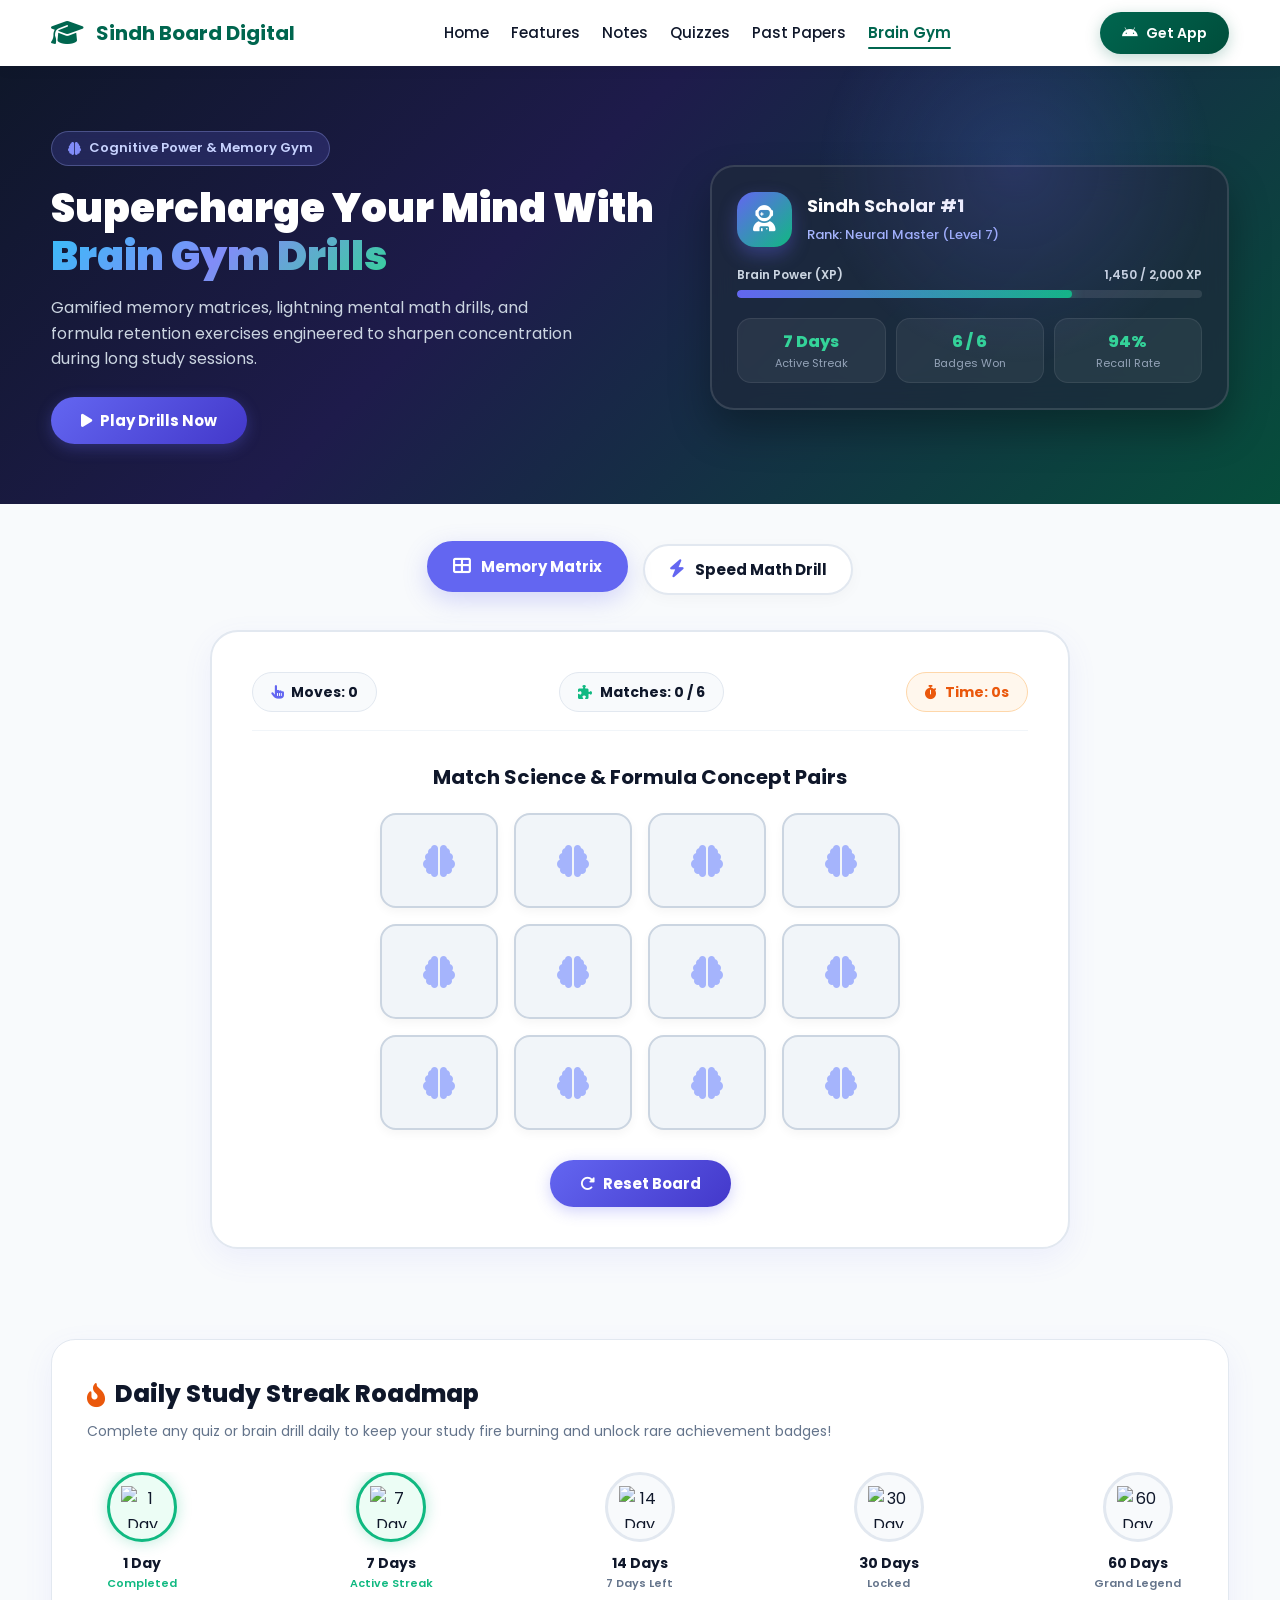
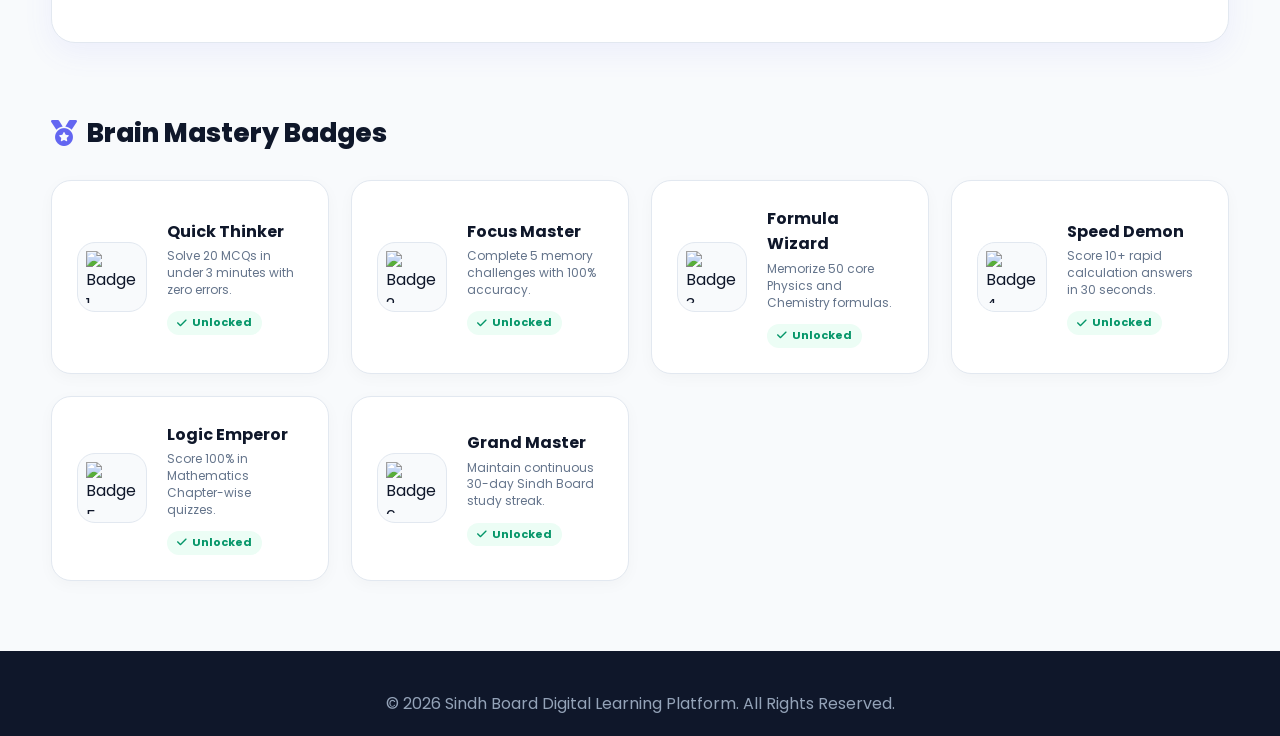
==== brain_gym.html @ 43ce09c0 "add new files" ====
<!DOCTYPE html>
<html lang="en">

<head>
    <meta charset="UTF-8">
    <meta name="viewport" content="width=device-width, initial-scale=1.0">
    <title>Brain Gym & Memory Arena - Sindh Board Digital Learning</title>
    <link href="https://fonts.googleapis.com/css2?family=Poppins:wght@300;400;500;600;700;800;900&display=swap"
        rel="stylesheet">
    <link rel="stylesheet" href="https://cdnjs.cloudflare.com/ajax/libs/font-awesome/6.4.0/css/all.min.css">

    <style>
        * {
            margin: 0;
            padding: 0;
            box-sizing: border-box;
            font-family: 'Poppins', sans-serif;
        }

        :root {
            --primary-color: #00664f;
            --primary-dark: #004d3b;
            --primary-light: #e6f4f0;
            --cyber-purple: #6366f1;
            --cyber-purple-dark: #4338ca;
            --cyber-violet: #8b5cf6;
            --accent-glow: #10b981;
            --accent-gold: #f59e0b;
            --accent-red: #ef4444;
            --text-dark: #0f172a;
            --text-muted: #64748b;
            --bg-light: #f8fafc;
            --white: #ffffff;
            --card-shadow: 0 10px 30px rgba(99, 102, 241, 0.08);
        }

        html {
            scroll-behavior: smooth;
        }

        body {
            background-color: var(--bg-light);
            color: var(--text-dark);
            line-height: 1.6;
            overflow-x: hidden;
        }

        a {
            text-decoration: none;
            color: inherit;
        }

        .container {
            width: 92%;
            max-width: 1200px;
            margin: auto;
        }

        /* 1. Navigation Bar */
        .navbar {
            background: rgba(255, 255, 255, 0.95);
            backdrop-filter: blur(12px);
            box-shadow: 0 2px 15px rgba(0, 0, 0, 0.05);
            position: sticky;
            top: 0;
            z-index: 100;
            transition: all 0.3s ease;
        }

        .navbar .container {
            display: flex;
            justify-content: space-between;
            align-items: center;
            padding: 12px 0;
        }

        .logo {
            display: flex;
            align-items: center;
            gap: 12px;
            font-size: 20px;
            font-weight: 700;
            color: var(--primary-color);
        }

        .logo i {
            font-size: 26px;
        }

        .nav-links {
            display: flex;
            list-style: none;
            gap: 22px;
        }

        .nav-links a {
            color: var(--text-dark);
            font-weight: 500;
            font-size: 15px;
            padding: 6px 0;
            position: relative;
            transition: color 0.3s;
        }

        .nav-links a:hover,
        .nav-links a.active {
            color: var(--primary-color);
            font-weight: 600;
        }

        .nav-links a.active::after {
            content: '';
            position: absolute;
            bottom: 0;
            left: 0;
            width: 100%;
            height: 2px;
            background: var(--primary-color);
            border-radius: 2px;
        }

        .uiverse-btn-shine {
            position: relative;
            padding: 10px 22px;
            font-size: 14px;
            font-weight: 600;
            color: #ffffff;
            background: linear-gradient(135deg, var(--primary-color) 0%, var(--primary-dark) 100%);
            border: none;
            border-radius: 30px;
            cursor: pointer;
            overflow: hidden;
            box-shadow: 0 4px 15px rgba(0, 102, 79, 0.25);
            display: inline-flex;
            align-items: center;
            gap: 8px;
            transition: all 0.3s ease;
        }

        .uiverse-btn-shine:hover {
            transform: translateY(-2px);
            box-shadow: 0 6px 20px rgba(0, 102, 79, 0.4);
        }

        /* 2. Redesigned Cosmic Cyber Hero */
        .brain-hero {
            background: linear-gradient(135deg, #0f172a 0%, #1e1b4b 40%, #064e3b 100%);
            color: var(--white);
            padding: 65px 0 60px 0;
            position: relative;
            overflow: hidden;
        }

        .brain-hero::after {
            content: '';
            position: absolute;
            width: 400px;
            height: 400px;
            background: radial-gradient(circle, rgba(99, 102, 241, 0.2) 0%, transparent 70%);
            top: -100px;
            right: 5%;
            border-radius: 50%;
            pointer-events: none;
        }

        .hero-layout {
            display: flex;
            align-items: center;
            justify-content: space-between;
            gap: 40px;
            flex-wrap: wrap;
        }

        .hero-left-col {
            flex: 1.2;
            min-width: 320px;
        }

        .hero-chip-badge {
            display: inline-flex;
            align-items: center;
            gap: 8px;
            background: rgba(99, 102, 241, 0.2);
            border: 1px solid rgba(165, 180, 252, 0.3);
            color: #c7d2fe;
            padding: 6px 16px;
            border-radius: 30px;
            font-size: 13px;
            font-weight: 600;
            margin-bottom: 18px;
            backdrop-filter: blur(8px);
        }

        .brain-hero h1 {
            font-size: 40px;
            font-weight: 900;
            line-height: 1.2;
            margin-bottom: 15px;
        }

        .brain-hero h1 span {
            background: linear-gradient(135deg, #38bdf8, #818cf8, #34d399);
            -webkit-background-clip: text;
            -webkit-text-fill-color: transparent;
        }

        .brain-hero p {
            font-size: 16px;
            color: #cbd5e1;
            margin-bottom: 25px;
            max-width: 540px;
        }

        /* Hero Right Player Profile Dashboard Card */
        .player-dashboard-card {
            flex: 0.9;
            min-width: 300px;
            background: rgba(30, 41, 59, 0.7);
            backdrop-filter: blur(16px);
            border: 2px solid rgba(255, 255, 255, 0.12);
            border-radius: 24px;
            padding: 25px;
            box-shadow: 0 20px 40px rgba(0, 0, 0, 0.3);
        }

        .player-header-row {
            display: flex;
            align-items: center;
            gap: 15px;
            margin-bottom: 18px;
        }

        .player-avatar {
            width: 55px;
            height: 55px;
            border-radius: 18px;
            background: linear-gradient(135deg, #6366f1, #10b981);
            display: flex;
            align-items: center;
            justify-content: center;
            font-size: 26px;
            color: var(--white);
            box-shadow: 0 8px 18px rgba(99, 102, 241, 0.35);
        }

        .player-info h3 {
            font-size: 18px;
            font-weight: 700;
            color: var(--white);
        }

        .player-info span {
            font-size: 13px;
            color: #a5b4fc;
            font-weight: 500;
        }

        .xp-bar-wrap {
            margin-bottom: 20px;
        }

        .xp-label-row {
            display: flex;
            justify-content: space-between;
            font-size: 12px;
            color: #cbd5e1;
            font-weight: 600;
            margin-bottom: 6px;
        }

        .xp-track {
            width: 100%;
            height: 8px;
            background: rgba(255, 255, 255, 0.1);
            border-radius: 10px;
            overflow: hidden;
        }

        .xp-fill {
            height: 100%;
            width: 72%;
            background: linear-gradient(90deg, #6366f1, #10b981);
            border-radius: 10px;
            box-shadow: 0 0 12px rgba(16, 185, 129, 0.6);
        }

        .dashboard-stats-grid {
            display: grid;
            grid-template-columns: repeat(3, 1fr);
            gap: 10px;
            text-align: center;
        }

        .stat-mini-pill {
            background: rgba(255, 255, 255, 0.06);
            border: 1px solid rgba(255, 255, 255, 0.08);
            border-radius: 14px;
            padding: 10px 8px;
        }

        .stat-mini-pill h4 {
            font-size: 16px;
            font-weight: 800;
            color: #34d399;
        }

        .stat-mini-pill p {
            font-size: 11px;
            color: #94a3b8;
            margin: 0;
        }

        /* 3. Game Mode Tabs Bar */
        .game-modes-section {
            padding: 40px 0 20px 0;
        }

        .modes-nav-bar {
            display: flex;
            justify-content: center;
            gap: 15px;
            flex-wrap: wrap;
            margin-bottom: 35px;
        }

        .mode-tab-btn {
            background: var(--white);
            border: 2px solid #e2e8f0;
            padding: 12px 24px;
            border-radius: 30px;
            font-size: 15px;
            font-weight: 700;
            color: var(--text-dark);
            cursor: pointer;
            display: inline-flex;
            align-items: center;
            gap: 10px;
            transition: all 0.3s ease;
            box-shadow: 0 4px 15px rgba(0, 0, 0, 0.03);
        }

        .mode-tab-btn i {
            font-size: 18px;
            color: var(--cyber-purple);
            transition: 0.3s;
        }

        .mode-tab-btn:hover,
        .mode-tab-btn.active {
            border-color: var(--cyber-purple);
            background: var(--cyber-purple);
            color: var(--white);
            transform: translateY(-3px);
            box-shadow: 0 8px 25px rgba(99, 102, 241, 0.25);
        }

        .mode-tab-btn:hover i,
        .mode-tab-btn.active i {
            color: var(--white);
        }

        /* 4. Active Game Arena Cards */
        .arena-game-container {
            background: var(--white);
            border-radius: 28px;
            padding: 40px;
            border: 2px solid #e2e8f0;
            box-shadow: var(--card-shadow);
            max-width: 860px;
            margin: 0 auto 50px auto;
            text-align: center;
            position: relative;
        }

        /* --- GAME 1: MEMORY MATRIX --- */
        .game-top-hud {
            display: flex;
            justify-content: space-between;
            align-items: center;
            flex-wrap: wrap;
            gap: 15px;
            margin-bottom: 30px;
            padding-bottom: 18px;
            border-bottom: 1px solid #f1f5f9;
        }

        .hud-pill {
            background: #f8fafc;
            border: 1px solid #e2e8f0;
            padding: 8px 18px;
            border-radius: 20px;
            font-weight: 700;
            font-size: 14px;
            color: var(--text-dark);
            display: flex;
            align-items: center;
            gap: 8px;
        }

        .hud-pill.timer {
            color: #ea580c;
            background: #fff7ed;
            border-color: #fed7aa;
        }

        /* Memory Cards Grid */
        .cards-matrix-grid {
            display: grid;
            grid-template-columns: repeat(4, 1fr);
            gap: 16px;
            max-width: 520px;
            margin: 0 auto 30px auto;
            perspective: 1000px;
        }

        .matrix-card {
            height: 95px;
            background: #f1f5f9;
            border: 2px solid #cbd5e1;
            border-radius: 16px;
            cursor: pointer;
            position: relative;
            transform-style: preserve-3d;
            transition: transform 0.5s cubic-bezier(0.175, 0.885, 0.32, 1.275), background 0.3s;
            display: flex;
            align-items: center;
            justify-content: center;
            font-size: 32px;
            user-select: none;
            box-shadow: 0 4px 10px rgba(0, 0, 0, 0.04);
        }

        .matrix-card:hover:not(.flipped):not(.matched) {
            transform: translateY(-4px);
            border-color: var(--cyber-purple);
            box-shadow: 0 8px 20px rgba(99, 102, 241, 0.15);
        }

        .matrix-card.flipped {
            transform: rotateY(180deg);
            background: linear-gradient(135deg, #6366f1, #4f46e5);
            border-color: #6366f1;
            color: var(--white);
        }

        .matrix-card.matched {
            background: linear-gradient(135deg, #10b981, #059669) !important;
            border-color: #10b981 !important;
            cursor: default;
            animation: matchScale 0.4s ease;
        }

        @keyframes matchScale {
            0% {
                transform: scale(1) rotateY(180deg);
            }

            50% {
                transform: scale(1.15) rotateY(180deg);
            }

            100% {
                transform: scale(1) rotateY(180deg);
            }
        }

        /* --- GAME 2: SPEED MATH DRILL --- */
        .math-drill-view {
            display: none;
        }

        .math-equation-box {
            background: #f8fafc;
            border: 2px dashed #cbd5e1;
            border-radius: 20px;
            padding: 30px;
            margin-bottom: 25px;
        }

        .math-equation-text {
            font-size: 46px;
            font-weight: 900;
            color: var(--text-dark);
            letter-spacing: 2px;
        }

        .math-options-grid {
            display: grid;
            grid-template-columns: repeat(2, 1fr);
            gap: 15px;
            max-width: 440px;
            margin: 0 auto 25px auto;
        }

        .math-option-btn {
            background: var(--white);
            border: 2px solid #e2e8f0;
            padding: 16px;
            border-radius: 16px;
            font-size: 24px;
            font-weight: 800;
            color: var(--text-dark);
            cursor: pointer;
            transition: all 0.2s ease;
        }

        .math-option-btn:hover {
            border-color: var(--cyber-purple);
            background: #eef2ff;
            transform: scale(1.04);
        }

        .math-option-btn.correct {
            background: #ecfdf5 !important;
            border-color: #10b981 !important;
            color: #065f46 !important;
        }

        .math-option-btn.wrong {
            background: #fef2f2 !important;
            border-color: #ef4444 !important;
            color: #991b1b !important;
        }

        /* Action Buttons */
        .btn-action-glow {
            background: linear-gradient(135deg, var(--cyber-purple) 0%, var(--cyber-purple-dark) 100%);
            color: var(--white);
            padding: 12px 30px;
            border-radius: 30px;
            font-size: 15px;
            font-weight: 700;
            border: none;
            cursor: pointer;
            display: inline-flex;
            align-items: center;
            gap: 8px;
            box-shadow: 0 4px 15px rgba(99, 102, 241, 0.3);
            transition: all 0.3s ease;
        }

        .btn-action-glow:hover {
            transform: translateY(-2px);
            box-shadow: 0 8px 22px rgba(99, 102, 241, 0.45);
        }

        /* 5. 7-Day & 30-Day Streak Journey Map */
        .streak-journey-section {
            padding: 20px 0 50px 0;
        }

        .streak-journey-card {
            background: var(--white);
            border-radius: 24px;
            padding: 35px;
            border: 1px solid #e2e8f0;
            box-shadow: var(--card-shadow);
        }

        .streak-journey-card h2 {
            font-size: 24px;
            font-weight: 800;
            color: var(--text-dark);
            margin-bottom: 6px;
            display: flex;
            align-items: center;
            gap: 10px;
        }

        .streak-journey-card p {
            font-size: 14px;
            color: var(--text-muted);
            margin-bottom: 30px;
        }

        .streak-milestones-row {
            display: flex;
            justify-content: space-between;
            align-items: center;
            gap: 15px;
            overflow-x: auto;
            padding-bottom: 15px;
        }

        .milestone-item {
            display: flex;
            flex-direction: column;
            align-items: center;
            text-align: center;
            min-width: 110px;
            position: relative;
        }

        .milestone-icon-wrap {
            width: 70px;
            height: 70px;
            border-radius: 50%;
            background: #f8fafc;
            border: 3px solid #e2e8f0;
            display: flex;
            align-items: center;
            justify-content: center;
            margin-bottom: 10px;
            position: relative;
            transition: all 0.3s ease;
        }

        .milestone-icon-wrap img {
            width: 42px;
            height: 42px;
            object-fit: contain;
        }

        .milestone-item.unlocked .milestone-icon-wrap {
            border-color: #10b981;
            background: #ecfdf5;
            box-shadow: 0 0 15px rgba(16, 185, 129, 0.3);
        }

        .milestone-item h4 {
            font-size: 14px;
            font-weight: 700;
            color: var(--text-dark);
        }

        .milestone-item span {
            font-size: 11px;
            color: var(--text-muted);
            font-weight: 600;
        }

        /* 6. Badges & Achievements Showcase */
        .achievements-grid-section {
            padding: 20px 0 70px 0;
        }

        .badges-grid {
            display: grid;
            grid-template-columns: repeat(auto-fit, minmax(260px, 1fr));
            gap: 22px;
            margin-top: 25px;
        }

        .uiverse-badge-card {
            background: var(--white);
            border-radius: 20px;
            padding: 25px;
            border: 1px solid #e2e8f0;
            box-shadow: 0 4px 15px rgba(0, 0, 0, 0.03);
            display: flex;
            align-items: center;
            gap: 20px;
            transition: all 0.35s cubic-bezier(0.175, 0.885, 0.32, 1.275);
            position: relative;
            overflow: hidden;
        }

        .uiverse-badge-card:hover {
            transform: translateY(-6px);
            border-color: var(--cyber-purple);
            box-shadow: 0 12px 30px rgba(99, 102, 241, 0.15);
        }

        .badge-img-circle {
            width: 70px;
            height: 70px;
            border-radius: 18px;
            background: #f8fafc;
            border: 1px solid #e2e8f0;
            display: flex;
            align-items: center;
            justify-content: center;
            flex-shrink: 0;
            padding: 8px;
            transition: transform 0.3s;
        }

        .badge-img-circle img {
            width: 100%;
            height: 100%;
            object-fit: contain;
        }

        .uiverse-badge-card:hover .badge-img-circle {
            transform: scale(1.12) rotate(4deg);
        }

        .badge-content h4 {
            font-size: 16px;
            font-weight: 700;
            color: var(--text-dark);
            margin-bottom: 4px;
        }

        .badge-content p {
            font-size: 12px;
            color: var(--text-muted);
            margin-bottom: 10px;
            line-height: 1.4;
        }

        .badge-progress-pill {
            display: inline-flex;
            align-items: center;
            gap: 5px;
            background: #ecfdf5;
            color: #059669;
            padding: 3px 10px;
            border-radius: 15px;
            font-size: 11px;
            font-weight: 700;
        }

        /* 7. Footer */
        .footer {
            background-color: #0f172a;
            color: #94a3b8;
            padding: 40px 0 20px 0;
            text-align: center;
        }

        @media (max-width: 768px) {
            .nav-links {
                display: none;
            }

            .brain-hero h1 {
                font-size: 30px;
            }

            .cards-matrix-grid {
                grid-template-columns: repeat(3, 1fr);
                gap: 10px;
            }

            .matrix-card {
                height: 80px;
                font-size: 26px;
            }

            .math-equation-text {
                font-size: 32px;
            }
        }
    </style>
</head>

<body>

    <!-- 1. NAVIGATION BAR -->
    <header class="navbar">
        <div class="container">
            <a href="sindh_board_digital_learning_platform.html" class="logo">
                <i class="fa-solid fa-graduation-cap" style="color: #00664f;"></i>
                <span>Sindh Board Digital</span>
            </a>

            <ul class="nav-links">
                <li><a href="sindh_board_digital_learning_platform.html">Home</a></li>
                <li><a href="features.html">Features</a></li>
                <li><a href="notes.html">Notes</a></li>
                <li><a href="quizzes.html">Quizzes</a></li>
                <li><a href="past_papers.html">Past Papers</a></li>
                <li><a href="brain_gym.html" class="active">Brain Gym</a></li>
            </ul>

            <a href="https://obrvqhgulesdbshjyzpj.supabase.co/storage/v1/object/public/Download_Apk/Sindh%20Board%20Digital%20Learning%20For%20Class%209%20&10.apk"
                class="uiverse-btn-shine"
                onclick="alert('Download Sindh Board Digital App APK for Daily Offline Brain Gym Drills!')">
                <i class="fa-brands fa-android"></i> Get App
            </a>
        </div>
    </header>

    <!-- 2. REDESIGNED CYBER GAMING HERO -->
    <section class="brain-hero">
        <div class="container">
            <div class="hero-layout">
                <!-- Left Title Column -->
                <div class="hero-left-col">
                    <div class="hero-chip-badge">
                        <i class="fa-solid fa-brain" style="color: #818cf8;"></i>
                        <span>Cognitive Power & Memory Gym</span>
                    </div>

                    <h1>Supercharge Your Mind With <span>Brain Gym Drills</span></h1>
                    <p>
                        Gamified memory matrices, lightning mental math drills, and formula retention exercises
                        engineered to sharpen concentration during long study sessions.
                    </p>

                    <div style="display: flex; gap: 15px; flex-wrap: wrap;">
                        <button class="btn-action-glow"
                            onclick="document.getElementById('arenaContainer').scrollIntoView({ behavior: 'smooth' })">
                            <i class="fa-solid fa-play"></i> Play Drills Now
                        </button>
                    </div>
                </div>

                <!-- Right Player Profile Dashboard Card -->
                <div class="player-dashboard-card">
                    <div class="player-header-row">
                        <div class="player-avatar">
                            <i class="fa-solid fa-user-astronaut"></i>
                        </div>
                        <div class="player-info">
                            <h3>Sindh Scholar #1</h3>
                            <span>Rank: Neural Master (Level 7)</span>
                        </div>
                    </div>

                    <div class="xp-bar-wrap">
                        <div class="xp-label-row">
                            <span>Brain Power (XP)</span>
                            <span id="playerXpText">1,450 / 2,000 XP</span>
                        </div>
                        <div class="xp-track">
                            <div class="xp-fill" id="playerXpFill"></div>
                        </div>
                    </div>

                    <div class="dashboard-stats-grid">
                        <div class="stat-mini-pill">
                            <h4>7 Days</h4>
                            <p>Active Streak</p>
                        </div>
                        <div class="stat-mini-pill">
                            <h4>6 / 6</h4>
                            <p>Badges Won</p>
                        </div>
                        <div class="stat-mini-pill">
                            <h4>94%</h4>
                            <p>Recall Rate</p>
                        </div>
                    </div>
                </div>
            </div>
        </div>
    </section>

    <!-- 3. GAME MODES SELECTOR -->
    <section class="game-modes-section" id="arenaContainer">
        <div class="container">
            <div class="modes-nav-bar">
                <button class="mode-tab-btn active" onclick="switchGameMode('memory', this)">
                    <i class="fa-solid fa-table-cells-large"></i> Memory Matrix
                </button>
                <button class="mode-tab-btn" onclick="switchGameMode('math', this)">
                    <i class="fa-solid fa-bolt"></i> Speed Math Drill
                </button>
            </div>

            <!-- 4. ACTIVE GAME ARENA CONTAINER -->
            <div class="arena-game-container">

                <!-- MODE 1: MEMORY MATRIX (SCIENCE CONCEPTS) -->
                <div id="memoryMatrixView">
                    <div class="game-top-hud">
                        <div class="hud-pill">
                            <i class="fa-solid fa-hand-pointer" style="color: #6366f1;"></i>
                            <span>Moves: <strong id="matrixMoves">0</strong></span>
                        </div>
                        <div class="hud-pill">
                            <i class="fa-solid fa-puzzle-piece" style="color: #10b981;"></i>
                            <span>Matches: <strong id="matrixMatches">0</strong> / 6</span>
                        </div>
                        <div class="hud-pill timer">
                            <i class="fa-solid fa-stopwatch"></i>
                            <span>Time: <strong id="matrixTimer">0s</strong></span>
                        </div>
                    </div>

                    <h3 style="font-size: 20px; font-weight: 700; margin-bottom: 20px; color: var(--text-dark);">
                        Match Science & Formula Concept Pairs
                    </h3>

                    <!-- 4x3 Cards Matrix Grid -->
                    <div class="cards-matrix-grid" id="matrixGrid">
                        <!-- Dynamic matrix cards will be injected -->
                    </div>

                    <button class="btn-action-glow" onclick="resetMemoryGame()">
                        <i class="fa-solid fa-rotate-right"></i> Reset Board
                    </button>
                </div>

                <!-- MODE 2: SPEED MATH DRILL -->
                <div class="math-drill-view" id="speedMathView">
                    <div class="game-top-hud">
                        <div class="hud-pill">
                            <i class="fa-solid fa-fire" style="color: #ea580c;"></i>
                            <span>Streak: <strong id="mathStreak">0</strong>x</span>
                        </div>
                        <div class="hud-pill">
                            <i class="fa-solid fa-star" style="color: #f59e0b;"></i>
                            <span>Score: <strong id="mathScore">0</strong></span>
                        </div>
                        <div class="hud-pill timer">
                            <i class="fa-solid fa-stopwatch"></i>
                            <span>Time: <strong id="mathTimer">30s</strong></span>
                        </div>
                    </div>

                    <h3 style="font-size: 20px; font-weight: 700; margin-bottom: 20px; color: var(--text-dark);">
                        ⚡ Rapid Mental Calculation Drill
                    </h3>

                    <div class="math-equation-box">
                        <div class="math-equation-text" id="mathEquation">15 + 28 = ?</div>
                    </div>

                    <div class="math-options-grid" id="mathOptions">
                        <!-- 4 choices injected -->
                    </div>

                    <button class="btn-action-glow" onclick="startMathDrill()">
                        <i class="fa-solid fa-play"></i> Start New Drill
                    </button>
                </div>

            </div>
        </div>
    </section>

    <!-- 5. STREAK JOURNEY ROADMAP (With Local Calcader Icons) -->
    <section class="streak-journey-section">
        <div class="container">
            <div class="streak-journey-card">
                <h2><i class="fa-solid fa-fire-flame-curved" style="color: #ea580c;"></i> Daily Study Streak Roadmap
                </h2>
                <p>Complete any quiz or brain drill daily to keep your study fire burning and unlock rare achievement
                    badges!</p>

                <div class="streak-milestones-row">
                    <!-- Day 1 -->
                    <div class="milestone-item unlocked">
                        <div class="milestone-icon-wrap">
                            <img src="https://obrvqhgulesdbshjyzpj.supabase.co/storage/v1/object/public/Calcader%20achievements/ic_ach_streak_1.png" alt="1 Day Streak">
                        </div>
                        <h4>1 Day</h4>
                        <span style="color: #10b981;">Completed</span>
                    </div>

                    <!-- Day 7 -->
                    <div class="milestone-item unlocked">
                        <div class="milestone-icon-wrap">
                            <img src="https://obrvqhgulesdbshjyzpj.supabase.co/storage/v1/object/public/Calcader%20achievements/ic_ach_streak_7.png" alt="7 Day Streak">
                        </div>
                        <h4>7 Days</h4>
                        <span style="color: #10b981;">Active Streak</span>
                    </div>

                    <!-- Day 14 -->
                    <div class="milestone-item">
                        <div class="milestone-icon-wrap">
                            <img src="https://obrvqhgulesdbshjyzpj.supabase.co/storage/v1/object/public/Calcader%20achievements/ic_ach_streak_14.png" alt="14 Day Streak">
                        </div>
                        <h4>14 Days</h4>
                        <span>7 Days Left</span>
                    </div>

                    <!-- Day 30 -->
                    <div class="milestone-item">
                        <div class="milestone-icon-wrap">
                            <img src="https://obrvqhgulesdbshjyzpj.supabase.co/storage/v1/object/public/Calcader%20achievements/ic_ach_streak_30.png" alt="30 Day Streak">
                        </div>
                        <h4>30 Days</h4>
                        <span>Locked</span>
                    </div>

                    <!-- Day 60 -->
                    <div class="milestone-item">
                        <div class="milestone-icon-wrap">
                            <img src="https://obrvqhgulesdbshjyzpj.supabase.co/storage/v1/object/public/Calcader%20achievements/ic_ach_streak_60.png" alt="60 Day Streak">
                        </div>
                        <h4>60 Days</h4>
                        <span>Grand Legend</span>
                    </div>
                </div>
            </div>
        </div>
    </section>

    <!-- 6. BADGES & ACHIEVEMENTS GALLERY (With Local Brain Gym Icons) -->
    <section class="achievements-grid-section">
        <div class="container">
            <h2
                style="font-size: 26px; font-weight: 800; color: var(--text-dark); display: flex; align-items: center; gap: 10px;">
                <i class="fa-solid fa-medal" style="color: #6366f1;"></i> Brain Mastery Badges
            </h2>

            <div class="badges-grid">
                <!-- Badge 1 -->
                <div class="uiverse-badge-card">
                    <div class="badge-img-circle">
                        <img src="https://obrvqhgulesdbshjyzpj.supabase.co/storage/v1/object/public/Brain%20Gym%20achievements/ic_ach_brain_1.png" alt="Badge 1">
                    </div>
                    <div class="badge-content">
                        <h4>Quick Thinker</h4>
                        <p>Solve 20 MCQs in under 3 minutes with zero errors.</p>
                        <span class="badge-progress-pill"><i class="fa-solid fa-check"></i> Unlocked</span>
                    </div>
                </div>

                <!-- Badge 2 -->
                <div class="uiverse-badge-card">
                    <div class="badge-img-circle">
                        <img src="https://obrvqhgulesdbshjyzpj.supabase.co/storage/v1/object/public/Brain%20Gym%20achievements/ic_ach_brain_2.png" alt="Badge 2">
                    </div>
                    <div class="badge-content">
                        <h4>Focus Master</h4>
                        <p>Complete 5 memory challenges with 100% accuracy.</p>
                        <span class="badge-progress-pill"><i class="fa-solid fa-check"></i> Unlocked</span>
                    </div>
                </div>

                <!-- Badge 3 -->
                <div class="uiverse-badge-card">
                    <div class="badge-img-circle">
                        <img src="https://obrvqhgulesdbshjyzpj.supabase.co/storage/v1/object/public/Brain%20Gym%20achievements/ic_ach_brain_3.png" alt="Badge 3">
                    </div>
                    <div class="badge-content">
                        <h4>Formula Wizard</h4>
                        <p>Memorize 50 core Physics and Chemistry formulas.</p>
                        <span class="badge-progress-pill"><i class="fa-solid fa-check"></i> Unlocked</span>
                    </div>
                </div>

                <!-- Badge 4 -->
                <div class="uiverse-badge-card">
                    <div class="badge-img-circle">
                        <img src="https://obrvqhgulesdbshjyzpj.supabase.co/storage/v1/object/public/Brain%20Gym%20achievements/ic_ach_brain_4.png" alt="Badge 4">
                    </div>
                    <div class="badge-content">
                        <h4>Speed Demon</h4>
                        <p>Score 10+ rapid calculation answers in 30 seconds.</p>
                        <span class="badge-progress-pill"><i class="fa-solid fa-check"></i> Unlocked</span>
                    </div>
                </div>

                <!-- Badge 5 -->
                <div class="uiverse-badge-card">
                    <div class="badge-img-circle">
                        <img src="https://obrvqhgulesdbshjyzpj.supabase.co/storage/v1/object/public/Brain%20Gym%20achievements/ic_ach_brain_5.png" alt="Badge 5">
                    </div>
                    <div class="badge-content">
                        <h4>Logic Emperor</h4>
                        <p>Score 100% in Mathematics Chapter-wise quizzes.</p>
                        <span class="badge-progress-pill"><i class="fa-solid fa-check"></i> Unlocked</span>
                    </div>
                </div>

                <!-- Badge 6 -->
                <div class="uiverse-badge-card">
                    <div class="badge-img-circle">
                        <img src="https://obrvqhgulesdbshjyzpj.supabase.co/storage/v1/object/public/Brain%20Gym%20achievements/ic_ach_brain_6.png" alt="Badge 6">
                    </div>
                    <div class="badge-content">
                        <h4>Grand Master</h4>
                        <p>Maintain continuous 30-day Sindh Board study streak.</p>
                        <span class="badge-progress-pill"><i class="fa-solid fa-check"></i> Unlocked</span>
                    </div>
                </div>
            </div>
        </div>
    </section>

    <!-- 7. FOOTER -->
    <footer class="footer">
        <div class="container">
            <p>&copy; 2026 Sindh Board Digital Learning Platform. All Rights Reserved.</p>
        </div>
    </footer>

    <!-- INTERACTIVE GAME ENGINE JAVASCRIPT -->
    <script>
        // Switch between Memory Matrix and Speed Math Drill
        function switchGameMode(mode, btn) {
            document.querySelectorAll('.mode-tab-btn').forEach(b => b.classList.remove('active'));
            btn.classList.add('active');

            if (mode === 'memory') {
                document.getElementById('memoryMatrixView').style.display = 'block';
                document.getElementById('speedMathView').style.display = 'none';
            } else {
                document.getElementById('memoryMatrixView').style.display = 'none';
                document.getElementById('speedMathView').style.display = 'block';
                startMathDrill();
            }
        }

        /* -------------------------------------------
           GAME 1: MEMORY MATRIX LOGIC
           ------------------------------------------- */
        const matrixIcons = ['⚛️', '🧪', '📐', '🧬', '💻', '📚'];
        let matrixDeck = [...matrixIcons, ...matrixIcons];
        let flippedList = [];
        let matrixMatches = 0;
        let matrixMoves = 0;
        let matrixTime = 0;
        let matrixTimerInterval = null;
        let matrixStarted = false;

        function shuffle(arr) {
            return arr.sort(() => Math.random() - 0.5);
        }

        function initMemoryGame() {
            const grid = document.getElementById('matrixGrid');
            grid.innerHTML = '';
            flippedList = [];
            matrixMatches = 0;
            matrixMoves = 0;
            matrixTime = 0;
            matrixStarted = false;
            clearInterval(matrixTimerInterval);

            document.getElementById('matrixMoves').innerText = matrixMoves;
            document.getElementById('matrixMatches').innerText = matrixMatches;
            document.getElementById('matrixTimer').innerText = '0s';

            shuffle(matrixDeck).forEach((symbol, idx) => {
                const card = document.createElement('div');
                card.className = 'matrix-card';
                card.setAttribute('data-symbol', symbol);
                card.innerHTML = `<span style="display:none;">${symbol}</span><i class="fa-solid fa-brain" style="color: #a5b4fc;"></i>`;
                card.onclick = () => handleMatrixCardClick(card);
                grid.appendChild(card);
            });
        }

        function handleMatrixCardClick(card) {
            if (!matrixStarted) {
                matrixStarted = true;
                matrixTimerInterval = setInterval(() => {
                    matrixTime++;
                    document.getElementById('matrixTimer').innerText = matrixTime + 's';
                }, 1000);
            }

            if (flippedList.length >= 2 || card.classList.contains('flipped') || card.classList.contains('matched')) {
                return;
            }

            card.classList.add('flipped');
            card.querySelector('span').style.display = 'block';
            card.querySelector('i').style.display = 'none';
            flippedList.push(card);

            if (flippedList.length === 2) {
                matrixMoves++;
                document.getElementById('matrixMoves').innerText = matrixMoves;
                checkMatrixMatch();
            }
        }

        function checkMatrixMatch() {
            const [c1, c2] = flippedList;
            const sym1 = c1.getAttribute('data-symbol');
            const sym2 = c2.getAttribute('data-symbol');

            if (sym1 === sym2) {
                c1.classList.add('matched');
                c2.classList.add('matched');
                matrixMatches++;
                document.getElementById('matrixMatches').innerText = matrixMatches;
                flippedList = [];

                if (matrixMatches === matrixIcons.length) {
                    clearInterval(matrixTimerInterval);
                    setTimeout(() => {
                        alert(`🎉 Fantastic Memory! You solved the Memory Matrix in ${matrixMoves} moves and ${matrixTime} seconds! (+50 XP Earned)`);
                    }, 350);
                }
            } else {
                setTimeout(() => {
                    c1.classList.remove('flipped');
                    c1.querySelector('span').style.display = 'none';
                    c1.querySelector('i').style.display = 'block';

                    c2.classList.remove('flipped');
                    c2.querySelector('span').style.display = 'none';
                    c2.querySelector('i').style.display = 'block';
                    flippedList = [];
                }, 750);
            }
        }

        function resetMemoryGame() {
            initMemoryGame();
        }

        /* -------------------------------------------
           GAME 2: SPEED MATH DRILL LOGIC
           ------------------------------------------- */
        let mathTimer = 30;
        let mathTimerInterval = null;
        let mathScore = 0;
        let mathStreak = 0;
        let currentMathAns = 0;

        function startMathDrill() {
            clearInterval(mathTimerInterval);
            mathTimer = 30;
            mathScore = 0;
            mathStreak = 0;
            document.getElementById('mathTimer').innerText = mathTimer + 's';
            document.getElementById('mathScore').innerText = mathScore;
            document.getElementById('mathStreak').innerText = mathStreak;

            generateMathEquation();

            mathTimerInterval = setInterval(() => {
                mathTimer--;
                document.getElementById('mathTimer').innerText = mathTimer + 's';
                if (mathTimer <= 0) {
                    clearInterval(mathTimerInterval);
                    alert(`⏱️ Time's Up! You scored ${mathScore} in the Speed Math Drill! (+${mathScore * 10} XP)`);
                }
            }, 1000);
        }

        function generateMathEquation() {
            const ops = ['+', '-', '×'];
            const op = ops[Math.floor(Math.random() * ops.length)];
            let n1 = Math.floor(Math.random() * 20) + 2;
            let n2 = Math.floor(Math.random() * 15) + 2;

            if (op === '+') {
                currentMathAns = n1 + n2;
            } else if (op === '-') {
                if (n1 < n2) [n1, n2] = [n2, n1];
                currentMathAns = n1 - n2;
            } else {
                n1 = Math.floor(Math.random() * 12) + 2;
                n2 = Math.floor(Math.random() * 9) + 2;
                currentMathAns = n1 * n2;
            }

            document.getElementById('mathEquation').innerText = `${n1} ${op} ${n2} = ?`;

            // Generate 4 distinct options
            let options = new Set([currentMathAns]);
            while (options.size < 4) {
                let offset = (Math.floor(Math.random() * 6) + 1) * (Math.random() < 0.5 ? 1 : -1);
                let wrong = currentMathAns + offset;
                if (wrong >= 0) options.add(wrong);
            }

            const shuffledOptions = Array.from(options).sort(() => Math.random() - 0.5);
            const container = document.getElementById('mathOptions');
            container.innerHTML = '';

            shuffledOptions.forEach(opt => {
                const btn = document.createElement('button');
                btn.className = 'math-option-btn';
                btn.innerText = opt;
                btn.onclick = () => selectMathAnswer(opt, btn);
                container.appendChild(btn);
            });
        }

        function selectMathAnswer(selected, btn) {
            if (mathTimer <= 0) return;

            if (selected === currentMathAns) {
                btn.classList.add('correct');
                mathScore += 10;
                mathStreak++;
                document.getElementById('mathScore').innerText = mathScore;
                document.getElementById('mathStreak').innerText = mathStreak;

                setTimeout(generateMathEquation, 250);
            } else {
                btn.classList.add('wrong');
                mathStreak = 0;
                document.getElementById('mathStreak').innerText = mathStreak;
            }
        }

        // Initialize Memory Matrix on load
        initMemoryGame();
    </script>
</body>

</html>
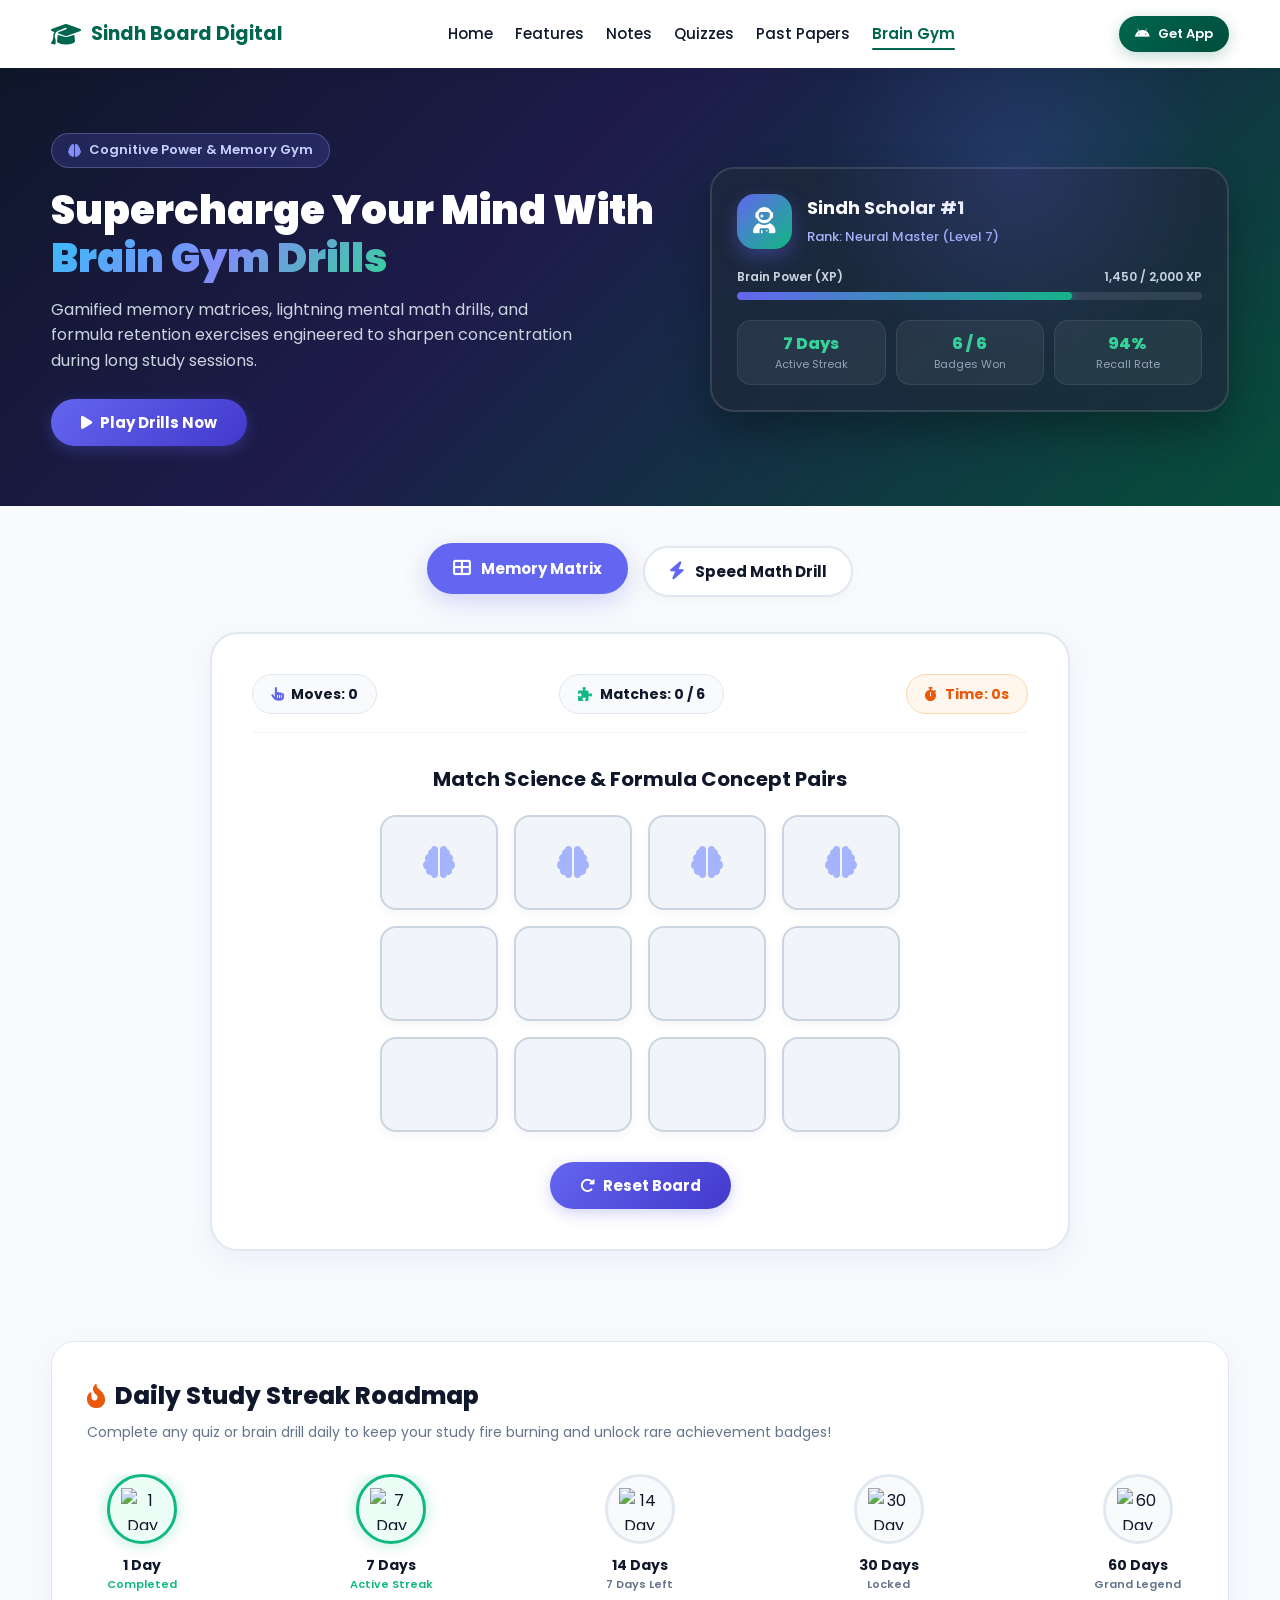
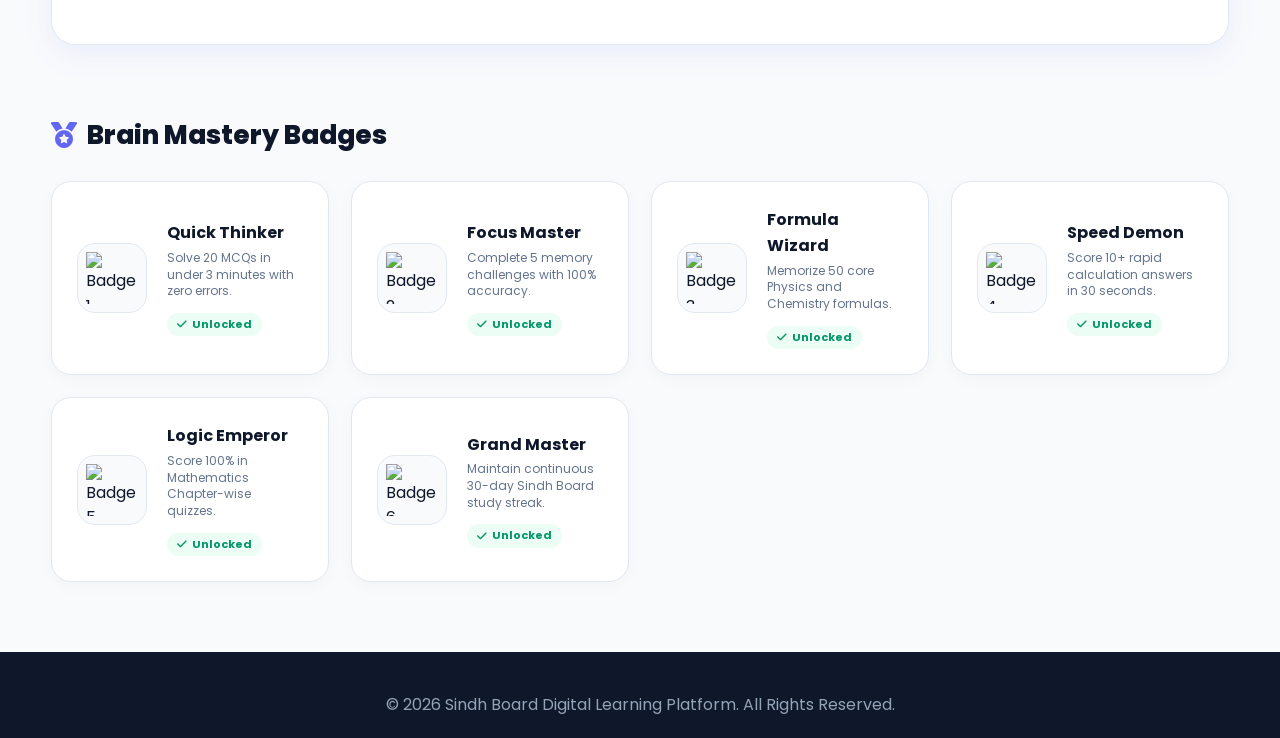
==== commit 205b9805: "refresh new code" ====
--- a/brain_gym.html
+++ b/brain_gym.html
@@ -5,120 +5,12 @@
     <meta charset="UTF-8">
     <meta name="viewport" content="width=device-width, initial-scale=1.0">
     <title>Brain Gym & Memory Arena - Sindh Board Digital Learning</title>
-    <link href="https://fonts.googleapis.com/css2?family=Poppins:wght@300;400;500;600;700;800;900&display=swap"
-        rel="stylesheet">
+
+    <link href="https://fonts.googleapis.com/css2?family=Poppins:wght@300;400;500;600;700;800;900&display=swap" rel="stylesheet">
     <link rel="stylesheet" href="https://cdnjs.cloudflare.com/ajax/libs/font-awesome/6.4.0/css/all.min.css">
+    <link rel="stylesheet" href="styles.css">
 
     <style>
-        * {
-            margin: 0;
-            padding: 0;
-            box-sizing: border-box;
-            font-family: 'Poppins', sans-serif;
-        }
-
-        :root {
-            --primary-color: #00664f;
-            --primary-dark: #004d3b;
-            --primary-light: #e6f4f0;
-            --cyber-purple: #6366f1;
-            --cyber-purple-dark: #4338ca;
-            --cyber-violet: #8b5cf6;
-            --accent-glow: #10b981;
-            --accent-gold: #f59e0b;
-            --accent-red: #ef4444;
-            --text-dark: #0f172a;
-            --text-muted: #64748b;
-            --bg-light: #f8fafc;
-            --white: #ffffff;
-            --card-shadow: 0 10px 30px rgba(99, 102, 241, 0.08);
-        }
-
-        html {
-            scroll-behavior: smooth;
-        }
-
-        body {
-            background-color: var(--bg-light);
-            color: var(--text-dark);
-            line-height: 1.6;
-            overflow-x: hidden;
-        }
-
-        a {
-            text-decoration: none;
-            color: inherit;
-        }
-
-        .container {
-            width: 92%;
-            max-width: 1200px;
-            margin: auto;
-        }
-
-        /* 1. Navigation Bar */
-        .navbar {
-            background: rgba(255, 255, 255, 0.95);
-            backdrop-filter: blur(12px);
-            box-shadow: 0 2px 15px rgba(0, 0, 0, 0.05);
-            position: sticky;
-            top: 0;
-            z-index: 100;
-            transition: all 0.3s ease;
-        }
-
-        .navbar .container {
-            display: flex;
-            justify-content: space-between;
-            align-items: center;
-            padding: 12px 0;
-        }
-
-        .logo {
-            display: flex;
-            align-items: center;
-            gap: 12px;
-            font-size: 20px;
-            font-weight: 700;
-            color: var(--primary-color);
-        }
-
-        .logo i {
-            font-size: 26px;
-        }
-
-        .nav-links {
-            display: flex;
-            list-style: none;
-            gap: 22px;
-        }
-
-        .nav-links a {
-            color: var(--text-dark);
-            font-weight: 500;
-            font-size: 15px;
-            padding: 6px 0;
-            position: relative;
-            transition: color 0.3s;
-        }
-
-        .nav-links a:hover,
-        .nav-links a.active {
-            color: var(--primary-color);
-            font-weight: 600;
-        }
-
-        .nav-links a.active::after {
-            content: '';
-            position: absolute;
-            bottom: 0;
-            left: 0;
-            width: 100%;
-            height: 2px;
-            background: var(--primary-color);
-            border-radius: 2px;
-        }
-
         .uiverse-btn-shine {
             position: relative;
             padding: 10px 22px;
@@ -718,45 +610,22 @@
             padding: 40px 0 20px 0;
             text-align: center;
         }
-
-        @media (max-width: 768px) {
-            .nav-links {
-                display: none;
-            }
-
-            .brain-hero h1 {
-                font-size: 30px;
-            }
-
-            .cards-matrix-grid {
-                grid-template-columns: repeat(3, 1fr);
-                gap: 10px;
-            }
-
-            .matrix-card {
-                height: 80px;
-                font-size: 26px;
-            }
-
-            .math-equation-text {
-                font-size: 32px;
-            }
-        }
     </style>
 </head>
 
 <body>
 
-    <!-- 1. NAVIGATION BAR -->
+    <!-- ==================== HEADER & NAVIGATION ==================== -->
     <header class="navbar">
         <div class="container">
-            <a href="sindh_board_digital_learning_platform.html" class="logo">
-                <i class="fa-solid fa-graduation-cap" style="color: #00664f;"></i>
+            <a href="index.html" class="logo">
+                <i class="fa-solid fa-graduation-cap"></i>
                 <span>Sindh Board Digital</span>
             </a>
 
+            <!-- Desktop Nav Links -->
             <ul class="nav-links">
-                <li><a href="sindh_board_digital_learning_platform.html">Home</a></li>
+                <li><a href="index.html">Home</a></li>
                 <li><a href="features.html">Features</a></li>
                 <li><a href="notes.html">Notes</a></li>
                 <li><a href="quizzes.html">Quizzes</a></li>
@@ -764,15 +633,33 @@
                 <li><a href="brain_gym.html" class="active">Brain Gym</a></li>
             </ul>
 
+            <!-- Mobile Hamburger Toggle -->
+            <button class="mobile-menu-toggle" id="mobileMenuToggle" aria-label="Toggle Navigation Menu">
+                <i class="fa-solid fa-bars"></i>
+            </button>
+
+            <!-- Download APK Button -->
             <a href="https://obrvqhgulesdbshjyzpj.supabase.co/storage/v1/object/public/Download_Apk/Sindh%20Board%20Digital%20Learning%20For%20Class%209%20&10.apk"
-                class="uiverse-btn-shine"
-                onclick="alert('Download Sindh Board Digital App APK for Daily Offline Brain Gym Drills!')">
+                class="uiverse-btn-shine" download
+                style="padding: 8px 16px; font-size: 13px; border-radius: 20px;">
                 <i class="fa-brands fa-android"></i> Get App
             </a>
         </div>
     </header>
 
-    <!-- 2. REDESIGNED CYBER GAMING HERO -->
+    <!-- ==================== MOBILE MENU ==================== -->
+    <div class="mobile-menu" id="mobileMenu">
+        <ul class="nav-links">
+            <li><a href="index.html">Home</a></li>
+            <li><a href="features.html">Features</a></li>
+            <li><a href="notes.html">Notes</a></li>
+            <li><a href="quizzes.html">Quizzes</a></li>
+            <li><a href="past_papers.html">Past Papers</a></li>
+            <li><a href="brain_gym.html" class="active">Brain Gym</a></li>
+        </ul>
+    </div>
+
+    <!-- ==================== HERO SECTION ==================== -->
     <section class="brain-hero">
         <div class="container">
             <div class="hero-layout">
@@ -1280,6 +1167,49 @@
 
         // Initialize Memory Matrix on load
         initMemoryGame();
+
+        // Mobile Menu Toggle
+        const mobileMenuToggle = document.getElementById('mobileMenuToggle');
+        const mobileMenu = document.getElementById('mobileMenu');
+
+        if (mobileMenuToggle) {
+            mobileMenuToggle.addEventListener('click', function() {
+                const isActive = mobileMenu.classList.contains('active');
+                if (isActive) {
+                    mobileMenu.classList.add('closing');
+                    setTimeout(() => {
+                        mobileMenu.classList.remove('active', 'closing');
+                        this.innerHTML = '<i class="fa-solid fa-bars"></i>';
+                    }, 300);
+                } else {
+                    mobileMenu.classList.add('active');
+                    this.innerHTML = '<i class="fa-solid fa-times"></i>';
+                }
+            });
+
+            // Close menu when a link is clicked
+            const menuLinks = mobileMenu.querySelectorAll('a');
+            menuLinks.forEach(link => {
+                link.addEventListener('click', function() {
+                    mobileMenu.classList.add('closing');
+                    setTimeout(() => {
+                        mobileMenu.classList.remove('active', 'closing');
+                        mobileMenuToggle.innerHTML = '<i class="fa-solid fa-bars"></i>';
+                    }, 300);
+                });
+            });
+
+            // Close menu on Escape key
+            document.addEventListener('keydown', function(e) {
+                if (e.key === 'Escape' && mobileMenu.classList.contains('active')) {
+                    mobileMenu.classList.add('closing');
+                    setTimeout(() => {
+                        mobileMenu.classList.remove('active', 'closing');
+                        mobileMenuToggle.innerHTML = '<i class="fa-solid fa-bars"></i>';
+                    }, 300);
+                }
+            });
+        }
     </script>
 </body>
 
--- a/styles.css
+++ b/styles.css
@@ -0,0 +1,539 @@
+/* ==========================================================================
+   Sindh Board Digital Learning Platform - Master Stylesheet
+   ========================================================================== */
+
+/* --- CSS Reset & Global Tokens --- */
+* {
+    margin: 0;
+    padding: 0;
+    box-sizing: border-box;
+    font-family: 'Poppins', sans-serif;
+}
+
+:root {
+    --primary-color: #00664f;
+    --primary-dark: #004d3b;
+    --primary-light: #e6f4f0;
+    --cyber-purple: #6366f1;
+    --cyber-purple-dark: #4338ca;
+    --cyber-violet: #8b5cf6;
+    --accent-glow: #10b981;
+    --accent-gold: #f59e0b;
+    --accent-red: #ef4444;
+    --text-dark: #0f172a;
+    --text-muted: #64748b;
+    --bg-light: #f8fafc;
+    --white: #ffffff;
+    --card-shadow: 0 10px 30px rgba(99, 102, 241, 0.08);
+    --navbar-height: 68px;
+}
+
+html {
+    scroll-behavior: smooth;
+}
+
+body {
+    background-color: var(--bg-light);
+    color: var(--text-dark);
+    line-height: 1.6;
+    overflow-x: hidden;
+}
+
+a {
+    text-decoration: none;
+    color: inherit;
+}
+
+/* --- Container Utility --- */
+.container {
+    width: 92%;
+    max-width: 1200px;
+    margin: auto;
+}
+
+/* --- Navigation Bar --- */
+.navbar {
+    background: rgba(255, 255, 255, 0.95);
+    backdrop-filter: blur(12px);
+    -webkit-backdrop-filter: blur(12px);
+    box-shadow: 0 2px 15px rgba(0, 0, 0, 0.05);
+    position: sticky;
+    top: 0;
+    z-index: 1000;
+    height: var(--navbar-height);
+    display: flex;
+    align-items: center;
+    transition: all 0.3s ease;
+}
+
+.navbar .container {
+    display: flex;
+    justify-content: space-between;
+    align-items: center;
+}
+
+.logo {
+    display: flex;
+    align-items: center;
+    gap: 10px;
+    font-size: 19px;
+    font-weight: 700;
+    color: var(--primary-color);
+    text-decoration: none;
+    white-space: nowrap;
+    transition: transform 0.2s ease;
+}
+
+.logo:hover {
+    transform: scale(1.02);
+}
+
+.logo i {
+    font-size: 24px;
+    color: var(--primary-color);
+}
+
+/* Desktop Navigation Links */
+.nav-links {
+    display: flex;
+    list-style: none;
+    gap: 22px;
+    align-items: center;
+}
+
+.nav-links a {
+    color: var(--text-dark);
+    font-weight: 500;
+    font-size: 15px;
+    padding: 6px 0;
+    position: relative;
+    transition: color 0.3s;
+}
+
+.nav-links a::after {
+    content: '';
+    position: absolute;
+    bottom: 0;
+    left: 0;
+    width: 0%;
+    height: 2.5px;
+    background: var(--primary-color);
+    transition: width 0.3s ease;
+    border-radius: 2px;
+}
+
+.nav-links a:hover::after,
+.nav-links a.active::after {
+    width: 100%;
+}
+
+.nav-links a:hover,
+.nav-links a.active {
+    color: var(--primary-color);
+    font-weight: 600;
+}
+
+/* --- Mobile Menu Toggle Hamburger Button --- */
+.mobile-menu-toggle {
+    display: none;
+    background: transparent;
+    border: none;
+    font-size: 24px;
+    cursor: pointer;
+    color: var(--primary-color);
+    padding: 8px 12px;
+    border-radius: 8px;
+    transition: all 0.3s ease;
+    align-items: center;
+    justify-content: center;
+    outline: none;
+}
+
+.mobile-menu-toggle:hover {
+    background-color: var(--primary-light);
+}
+
+.mobile-menu-toggle i {
+    transition: transform 0.3s ease;
+}
+
+/* --- Mobile Dropdown Navigation Drawer --- */
+.mobile-menu {
+    display: none;
+    position: fixed;
+    top: var(--navbar-height);
+    left: 0;
+    right: 0;
+    background: rgba(255, 255, 255, 0.98);
+    backdrop-filter: blur(16px);
+    -webkit-backdrop-filter: blur(16px);
+    box-shadow: 0 15px 30px rgba(0, 0, 0, 0.1);
+    border-bottom: 2px solid var(--primary-light);
+    z-index: 999;
+    max-height: calc(100vh - var(--navbar-height));
+    overflow-y: auto;
+    padding: 12px 20px 20px 20px;
+    transform: translateY(-10px);
+    opacity: 0;
+    pointer-events: none;
+    transition: all 0.35s cubic-bezier(0.34, 1.56, 0.64, 1);
+}
+
+.mobile-menu.active {
+    display: block;
+    transform: translateY(0);
+    opacity: 1;
+    pointer-events: auto;
+}
+
+.mobile-menu.closing {
+    transform: translateY(-15px);
+    opacity: 0;
+    pointer-events: none;
+}
+
+.mobile-menu ul {
+    list-style: none;
+    display: flex;
+    flex-direction: column;
+    gap: 6px;
+}
+
+.mobile-menu li {
+    opacity: 0;
+    transform: translateY(8px);
+    transition: all 0.3s ease;
+}
+
+.mobile-menu.active li {
+    opacity: 1;
+    transform: translateY(0);
+}
+
+.mobile-menu.active li:nth-child(1) {
+    transition-delay: 0.05s;
+}
+
+.mobile-menu.active li:nth-child(2) {
+    transition-delay: 0.10s;
+}
+
+.mobile-menu.active li:nth-child(3) {
+    transition-delay: 0.15s;
+}
+
+.mobile-menu.active li:nth-child(4) {
+    transition-delay: 0.20s;
+}
+
+.mobile-menu.active li:nth-child(5) {
+    transition-delay: 0.25s;
+}
+
+.mobile-menu.active li:nth-child(6) {
+    transition-delay: 0.30s;
+}
+
+.mobile-menu a {
+    display: flex;
+    align-items: center;
+    padding: 12px 16px;
+    color: var(--text-dark);
+    font-weight: 500;
+    font-size: 15px;
+    border-radius: 12px;
+    transition: all 0.25s ease;
+    border-left: 3px solid transparent;
+}
+
+.mobile-menu a:hover {
+    background-color: var(--primary-light);
+    color: var(--primary-color);
+}
+
+.mobile-menu a.active {
+    background-color: var(--primary-light);
+    color: var(--primary-color);
+}
+
+/* ==========================================================================
+   Responsive Breakpoints (Tablet, Mobile, Ultra-Narrow 350px)
+   ========================================================================== */
+
+/* 1. Tablets & Medium Mobile Screens (<= 868px) */
+@media (max-width: 868px) {
+    .navbar .nav-links {
+        display: none;
+    }
+
+    .mobile-menu-toggle {
+        display: flex;
+    }
+
+    .hero-content,
+    .hero-layout {
+        flex-direction: column;
+        text-align: center;
+    }
+
+    .hero-text p {
+        margin-left: auto;
+        margin-right: auto;
+    }
+
+    .hero-buttons {
+        justify-content: center;
+    }
+
+    .hero-image,
+    .player-dashboard-card {
+        width: 100%;
+        max-width: 380px;
+        margin: 0 auto;
+    }
+}
+
+/* 2. Standard Mobile Screens (<= 480px) */
+@media (max-width: 480px) {
+    :root {
+        --navbar-height: 60px;
+    }
+
+    .container {
+        width: 94%;
+    }
+
+    .logo {
+        font-size: 16px;
+        gap: 8px;
+    }
+
+    .logo i {
+        font-size: 20px;
+    }
+
+    .uiverse-btn-shine {
+        padding: 8px 14px;
+        font-size: 12px;
+    }
+
+    /* Headers */
+    .page-header h1,
+    .features-hero h1,
+    .quiz-hero h1,
+    .brain-hero h1,
+    .hero-text h1 {
+        font-size: 28px !important;
+        line-height: 1.25 !important;
+    }
+
+    .section-header h2,
+    .section-center-heading h2 {
+        font-size: 24px !important;
+    }
+
+    /* Grids Auto-Wrap */
+    .features-grid,
+    .power-cards-grid,
+    .screens-gallery-grid,
+    .subjects-grid,
+    .papers-grid,
+    .badges-grid {
+        grid-template-columns: 1fr !important;
+        gap: 16px !important;
+    }
+
+    /* Cards & Modals */
+    .uiverse-floating-card,
+    .player-dashboard-card,
+    .paper-card,
+    .power-feature-card,
+    .subject-card {
+        width: 100% !important;
+        padding: 20px 16px !important;
+    }
+
+    .modal-content,
+    .modal-card {
+        width: 95% !important;
+        max-width: 95% !important;
+        padding: 20px 15px !important;
+    }
+
+    .uiverse-cta-box {
+        padding: 30px 20px !important;
+        text-align: center;
+        justify-content: center;
+    }
+
+    .cta-text h2,
+    .cta-left-text h2 {
+        font-size: 22px !important;
+    }
+
+    .btn-uiverse-white,
+    .btn-cta-white {
+        width: 100%;
+        justify-content: center;
+    }
+}
+
+/* 3. Ultra-Narrow Mobile Screens (<= 360px, e.g. 350x800 Devices) */
+@media (max-width: 360px) {
+    :root {
+        --navbar-height: 56px;
+    }
+
+    .container {
+        width: 95%;
+        padding: 0 4px;
+    }
+
+    .logo span {
+        font-size: 14px;
+    }
+
+    .logo i {
+        font-size: 18px;
+    }
+
+    .mobile-menu-toggle {
+        font-size: 20px;
+        padding: 6px 8px;
+    }
+
+    .uiverse-btn-shine {
+        padding: 7px 11px;
+        font-size: 11px;
+        gap: 4px;
+    }
+
+    /* Hero Typography */
+    .hero-text h1,
+    .features-hero h1,
+    .quiz-hero h1,
+    .brain-hero h1,
+    .page-header h1 {
+        font-size: 24px !important;
+    }
+
+    .hero-text p,
+    .page-header p,
+    .quiz-hero p,
+    .brain-hero p {
+        font-size: 13px !important;
+    }
+
+    /* Button Columns on 350px */
+    .hero-buttons {
+        flex-direction: column;
+        width: 100%;
+        gap: 10px;
+    }
+
+    .hero-buttons a,
+    .hero-buttons button {
+        width: 100%;
+        text-align: center;
+        justify-content: center;
+    }
+
+    /* Stats Matrix */
+    .app-stats,
+    .result-stats-matrix,
+    .dashboard-stats-grid {
+        gap: 8px !important;
+    }
+
+    .stat-item h4,
+    .stat-mini-pill h4 {
+        font-size: 15px !important;
+    }
+
+    .stat-item p,
+    .stat-mini-pill p {
+        font-size: 10px !important;
+    }
+
+    /* Filter Chips & Search */
+    .board-chips,
+    .class-tabs {
+        gap: 6px !important;
+    }
+
+    .board-chip,
+    .tab-btn {
+        padding: 7px 12px !important;
+        font-size: 11px !important;
+    }
+
+    .search-box {
+        width: 100% !important;
+    }
+
+    /* Past Papers Grid & Years */
+    .paper-years-list {
+        grid-template-columns: repeat(2, 1fr) !important;
+        gap: 6px !important;
+    }
+
+    .year-btn {
+        padding: 6px 8px !important;
+        font-size: 11px !important;
+    }
+
+    .btn-download-bundle {
+        font-size: 12px !important;
+        padding: 10px !important;
+    }
+
+    /* Comparison Table Horizontal Scroll Safe */
+    .comparison-card {
+        padding: 20px 12px !important;
+        overflow-x: auto !important;
+    }
+
+    .comparison-table-custom {
+        display: block;
+        overflow-x: auto;
+        white-space: nowrap;
+        font-size: 12px;
+    }
+
+    .comparison-table-custom th,
+    .comparison-table-custom td {
+        padding: 10px 12px !important;
+    }
+
+    /* Quiz Options & Arena */
+    .arena-quiz-card {
+        padding: 18px 12px !important;
+    }
+
+    .uiverse-option-card {
+        padding: 12px 10px !important;
+        font-size: 13px !important;
+    }
+
+    .option-letter {
+        width: 26px !important;
+        height: 26px !important;
+        font-size: 12px !important;
+    }
+
+    .timer-circle-pill {
+        padding: 6px 12px !important;
+        font-size: 12px !important;
+    }
+
+    /* Footer */
+    .footer {
+        padding: 30px 0 15px 0 !important;
+    }
+
+    .footer-links {
+        gap: 12px !important;
+        justify-content: center;
+        font-size: 12px !important;
+    }
+}
